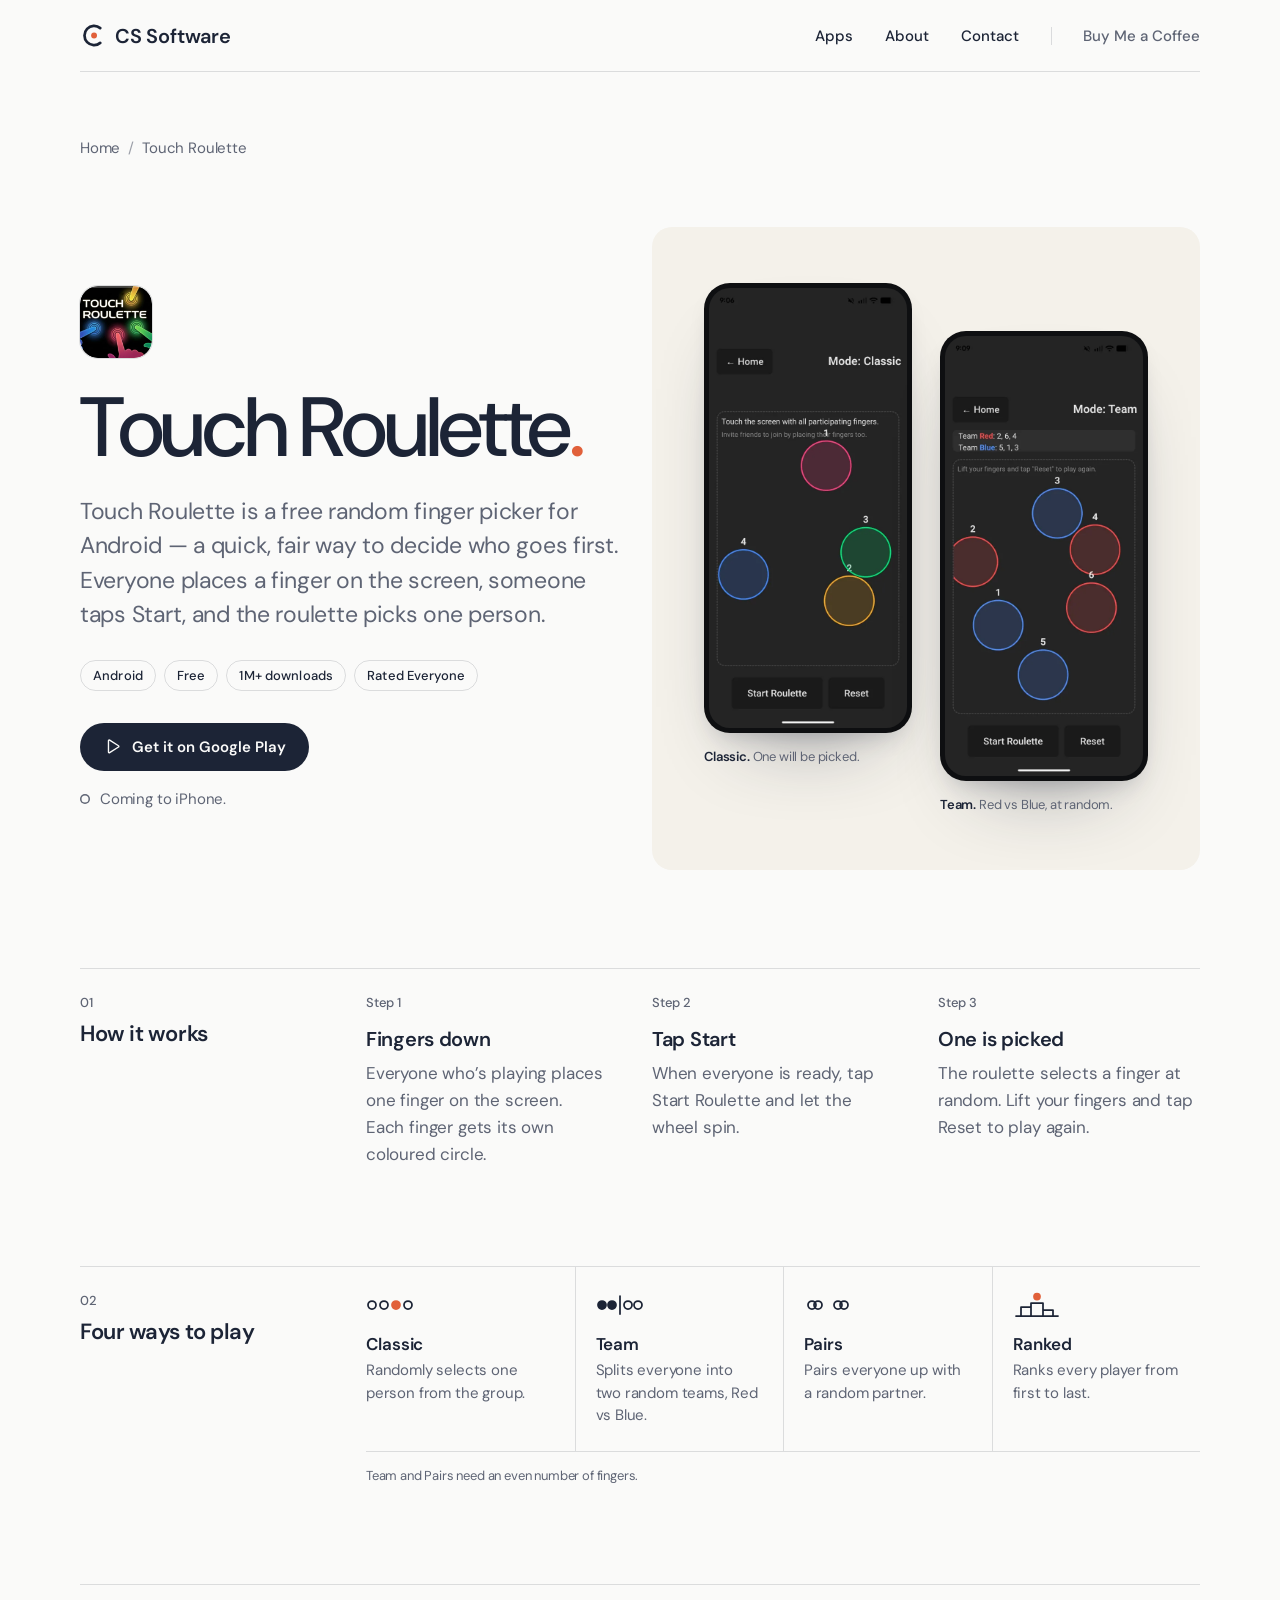
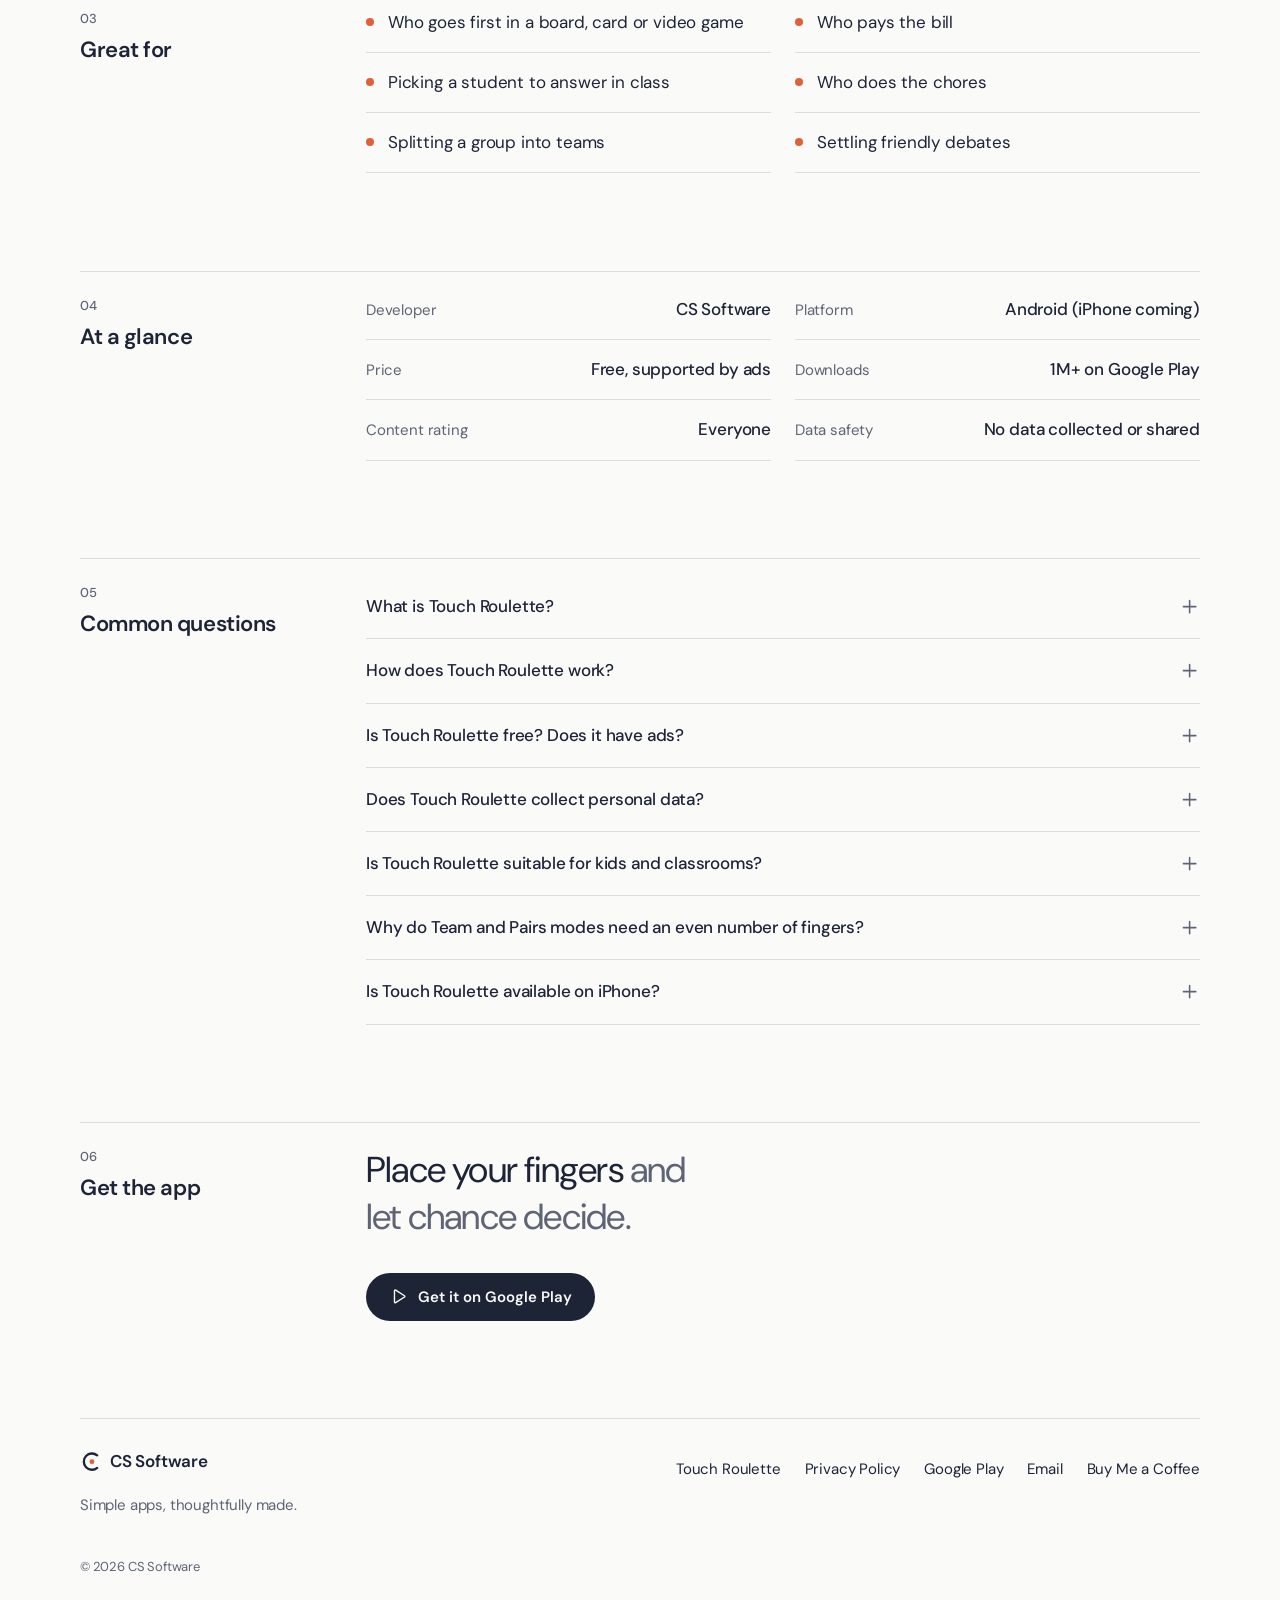
==== touch-roulette/index.html @ 798abb9e "CS Software 1.5" ====
<!doctype html>
<html lang="en">
	<head>
		<meta charset="utf-8" />
		<meta name="viewport" content="width=device-width, initial-scale=1" />
		<title>Touch Roulette — Random Finger Picker for Android</title>
		<meta
			name="description"
			content="A free random finger picker and decision maker for Android. Everyone puts a finger on the screen and Touch Roulette picks one. Four modes, free on Google Play."
		/>
		<meta name="author" content="CS Software" />
		<meta name="robots" content="index, follow, max-image-preview:large" />
		<link rel="canonical" href="https://cs-software-org.github.io/touch-roulette/" />
		<meta name="color-scheme" content="light dark" />
		<meta name="theme-color" content="#FAFAF9" media="(prefers-color-scheme: light)" />
		<meta name="theme-color" content="#111214" media="(prefers-color-scheme: dark)" />

		<!-- Open Graph -->
		<meta property="og:type" content="website" />
		<meta property="og:site_name" content="CS Software" />
		<meta property="og:url" content="https://cs-software-org.github.io/touch-roulette/" />
		<meta property="og:title" content="Touch Roulette — Random Finger Picker for Android" />
		<meta
			property="og:description"
			content="A free random finger picker and decision maker for Android. Everyone puts a finger on the screen and Touch Roulette picks one. Four modes, free on Google Play."
		/>
		<meta property="og:image" content="https://cs-software-org.github.io/assets/og/touch-roulette.png" />
		<meta property="og:image:width" content="1200" />
		<meta property="og:image:height" content="630" />
		<meta property="og:image:alt" content="Touch Roulette — random finger picker for Android." />
		<meta property="og:locale" content="en_US" />
		<!-- Twitter Card -->
		<meta name="twitter:card" content="summary_large_image" />
		<meta name="twitter:title" content="Touch Roulette — Random Finger Picker for Android" />
		<meta
			name="twitter:description"
			content="A free random finger picker and decision maker for Android. Everyone puts a finger on the screen and Touch Roulette picks one. Four modes, free on Google Play."
		/>
		<meta name="twitter:image" content="https://cs-software-org.github.io/assets/og/touch-roulette.png" />

		<link rel="icon" href="/favicon.ico" sizes="32x32" />
		<link rel="icon" href="/favicon.svg" type="image/svg+xml" />
		<link rel="apple-touch-icon" href="/apple-touch-icon.png" />
		<link rel="manifest" href="/site.webmanifest" />

		<link rel="preconnect" href="https://fonts.googleapis.com" />
		<link rel="preconnect" href="https://fonts.gstatic.com" crossorigin />
		<link
			rel="stylesheet"
			href="https://fonts.googleapis.com/css2?family=DM+Sans:opsz,wght@9..40,400..700&display=swap"
		/>
		<link rel="stylesheet" href="/assets/site.css" />

		<script
			async
			src="https://pagead2.googlesyndication.com/pagead/js/adsbygoogle.js?client=ca-pub-9681394771171590"
			crossorigin="anonymous"
		></script>

		<!-- Google tag (gtag.js) -->
		<script
			async
			src="https://www.googletagmanager.com/gtag/js?id=G-Q80ZW6TWPV"
		></script>
		<script>
			window.dataLayer = window.dataLayer || [];
			function gtag() {
				dataLayer.push(arguments);
			}
			gtag("js", new Date());

			gtag("config", "G-Q80ZW6TWPV");
		</script>

		<script type="application/ld+json">
			{
				"@context": "https://schema.org",
				"@graph": [
					{
						"@type": "Organization",
						"@id": "https://cs-software-org.github.io/#organization",
						"name": "CS Software",
						"alternateName": "CS-Software",
						"url": "https://cs-software-org.github.io/",
						"logo": {
							"@type": "ImageObject",
							"url": "https://cs-software-org.github.io/assets/icons/icon-512.png",
							"width": 512,
							"height": 512
						},
						"email": "cssoftware3279@gmail.com",
						"description": "CS Software is an independent, one-person studio that makes simple, focused mobile apps.",
						"sameAs": [
							"https://play.google.com/store/apps/dev?id=5458143026124432912"
						]
					},
					{
						"@type": "WebSite",
						"@id": "https://cs-software-org.github.io/#website",
						"url": "https://cs-software-org.github.io/",
						"name": "CS Software",
						"publisher": { "@id": "https://cs-software-org.github.io/#organization" },
						"inLanguage": "en"
					},
					{
						"@type": "WebPage",
						"@id": "https://cs-software-org.github.io/touch-roulette/#webpage",
						"url": "https://cs-software-org.github.io/touch-roulette/",
						"name": "Touch Roulette — Random Finger Picker for Android",
						"description": "A free random finger picker and decision maker for Android. Everyone puts a finger on the screen and Touch Roulette picks one. Four modes, free on Google Play.",
						"isPartOf": { "@id": "https://cs-software-org.github.io/#website" },
						"about": { "@id": "https://cs-software-org.github.io/touch-roulette/#app" },
						"breadcrumb": { "@id": "https://cs-software-org.github.io/touch-roulette/#breadcrumb" },
						"primaryImageOfPage": "https://cs-software-org.github.io/assets/touch-roulette/classic.webp",
						"inLanguage": "en"
					},
					{
						"@type": "BreadcrumbList",
						"@id": "https://cs-software-org.github.io/touch-roulette/#breadcrumb",
						"itemListElement": [
							{
								"@type": "ListItem",
								"position": 1,
								"name": "Home",
								"item": "https://cs-software-org.github.io/"
							},
							{
								"@type": "ListItem",
								"position": 2,
								"name": "Touch Roulette",
								"item": "https://cs-software-org.github.io/touch-roulette/"
							}
						]
					},
					{
						"@type": "MobileApplication",
						"@id": "https://cs-software-org.github.io/touch-roulette/#app",
						"name": "Touch Roulette",
						"alternateName": "Touch Roulette Decision Maker",
						"url": "https://cs-software-org.github.io/touch-roulette/",
						"description": "Touch Roulette is a random group picker and decision maker for Android. Everyone places a finger on the screen, someone taps Start, and the roulette randomly selects one person. It has four modes: Classic, Team, Pairs and Ranked. Free to download; contains ads.",
						"operatingSystem": "Android",
						"applicationCategory": "UtilitiesApplication",
						"contentRating": "Everyone",
						"isAccessibleForFree": true,
						"offers": { "@type": "Offer", "price": "0", "priceCurrency": "USD" },
						"installUrl": "https://play.google.com/store/apps/details?id=com.gmail.cssoftware3279.Touch_Roulette",
						"sameAs": [
							"https://play.google.com/store/apps/details?id=com.gmail.cssoftware3279.Touch_Roulette"
						],
						"image": "https://cs-software-org.github.io/images/touch_roulette_app_icon.png",
						"screenshot": [
							"https://cs-software-org.github.io/assets/touch-roulette/classic.webp",
							"https://cs-software-org.github.io/assets/touch-roulette/team.webp"
						],
						"featureList": [
							"Classic mode: randomly selects one person from the group",
							"Team mode: splits everyone into two random teams, Red vs Blue",
							"Pairs mode: pairs everyone up at random",
							"Ranked mode: ranks all players from first to last",
							"Multiple players at once on one screen",
							"Dark mode"
						],
						"publisher": { "@id": "https://cs-software-org.github.io/#organization" },
						"author": { "@id": "https://cs-software-org.github.io/#organization" }
					},
					{
						"@type": "FAQPage",
						"@id": "https://cs-software-org.github.io/touch-roulette/#faq",
						"url": "https://cs-software-org.github.io/touch-roulette/",
						"isPartOf": { "@id": "https://cs-software-org.github.io/#website" },
						"mainEntity": [
							{
								"@type": "Question",
								"name": "What is Touch Roulette?",
								"acceptedAnswer": {
									"@type": "Answer",
									"text": "Touch Roulette is a free random finger picker and decision maker for Android, made by CS Software. Everyone places a finger on the screen and the app randomly picks one person. It has been downloaded more than a million times on Google Play."
								}
							},
							{
								"@type": "Question",
								"name": "How does Touch Roulette work?",
								"acceptedAnswer": {
									"@type": "Answer",
									"text": "Everyone who is playing places one finger on the screen. When everyone is ready, tap Start Roulette. The roulette spins and randomly selects one finger. Lift your fingers and tap Reset to play again."
								}
							},
							{
								"@type": "Question",
								"name": "Is Touch Roulette free? Does it have ads?",
								"acceptedAnswer": {
									"@type": "Answer",
									"text": "Touch Roulette is free to download on Google Play and contains ads. There is no subscription and nothing to sign up for."
								}
							},
							{
								"@type": "Question",
								"name": "Does Touch Roulette collect personal data?",
								"acceptedAnswer": {
									"@type": "Answer",
									"text": "No. Touch Roulette's Google Play Data safety section states that the app collects no data and shares no data with third parties."
								}
							},
							{
								"@type": "Question",
								"name": "Is Touch Roulette suitable for kids and classrooms?",
								"acceptedAnswer": {
									"@type": "Answer",
									"text": "Touch Roulette is rated Everyone on Google Play. It works well for picking a student to answer in class, taking turns at family game night, or deciding who does the chores."
								}
							},
							{
								"@type": "Question",
								"name": "Why do Team and Pairs modes need an even number of fingers?",
								"acceptedAnswer": {
									"@type": "Answer",
									"text": "So that everyone can be split evenly: Team mode makes two equal teams, and Pairs mode gives every player a partner."
								}
							},
							{
								"@type": "Question",
								"name": "Is Touch Roulette available on iPhone?",
								"acceptedAnswer": {
									"@type": "Answer",
									"text": "Not yet. Touch Roulette is available for Android on Google Play, and an iPhone version is in the works."
								}
							}
						]
					}
				]
			}
		</script>
	</head>
	<body>
		<a class="skip-link" href="#main">Skip to content</a>

		<!-- Icons: 24px grid, 1.75 stroke, round caps and joins -->
		<svg width="0" height="0" style="position: absolute" aria-hidden="true" focusable="false">
			<symbol id="i-play" viewBox="0 0 24 24">
				<path d="M7 4.9v14.2a1 1 0 0 0 1.52.85l11.3-7.1a1 1 0 0 0 0-1.7L8.52 4.05A1 1 0 0 0 7 4.9Z" />
			</symbol>
			<symbol id="i-plus" viewBox="0 0 24 24"><path d="M12 5v14M5 12h14" /></symbol>
		</svg>

		<header class="site-header">
			<div class="container">
				<div class="site-header__bar">
					<a class="lockup" href="/" aria-label="CS Software, home">
						<svg viewBox="0 0 64 64" aria-hidden="true" focusable="false">
							<path
								class="ring"
								d="M54 10.55A28 28 0 1 0 54 53.45A3.5 3.5 0 0 0 49.5 48.09A21 21 0 1 1 49.5 15.91A3.5 3.5 0 0 0 54 10.55Z"
							/>
							<circle class="dot" cx="36" cy="32" r="7.5" />
						</svg>
						<span>CS Software</span>
					</a>
					<nav class="nav" aria-label="Main">
						<ul>
							<li><a href="/#apps">Apps</a></li>
							<li><a href="/#about">About</a></li>
							<li><a href="/#contact">Contact</a></li>
						</ul>
						<a class="nav__support" href="https://buymeacoffee.com/carlossantana" rel="noopener">Buy Me a Coffee</a>
					</nav>
				</div>
			</div>
		</header>

		<main id="main">
			<section class="page-hero" aria-labelledby="app-title">
				<div class="container">
					<nav class="crumbs" aria-label="Breadcrumb">
						<ol>
							<li><a href="/">Home</a></li>
							<li><span aria-current="page">Touch Roulette</span></li>
						</ol>
					</nav>

					<div class="app-hero">
						<div class="app-hero__text">
							<img
								class="app-icon"
								src="/assets/touch-roulette/icon.webp"
								width="256"
								height="256"
								alt="Touch Roulette app icon"
							/>
							<h1 id="app-title">Touch Roulette<span class="stop">.</span></h1>
							<p class="lede">
								Touch Roulette is a free random finger picker for Android&nbsp;— a quick, fair way to decide
								who goes first. Everyone places a finger on the screen, someone taps Start, and the roulette
								picks one person.
							</p>
							<ul class="chips">
								<li>Android</li>
								<li>Free</li>
								<li>1M+ downloads</li>
								<li>Rated Everyone</li>
							</ul>
							<div class="actions">
								<a
									class="btn btn--primary"
									href="https://play.google.com/store/apps/details?id=com.gmail.cssoftware3279.Touch_Roulette"
									rel="noopener"
								>
									<svg class="icon" aria-hidden="true"><use href="#i-play" /></svg>
									Get it on Google Play
								</a>
							</div>
							<p class="soon">
								<span class="touch-dot touch-dot--ring" aria-hidden="true"></span>Coming to iPhone.
							</p>
						</div>

						<div class="app-hero__figure">
							<div class="plate duo">
								<figure>
									<div class="device device--sm">
										<img
											src="/assets/touch-roulette/classic.webp"
											width="540"
											height="1200"
											fetchpriority="high"
											alt="Classic mode: four coloured circles, one under each player’s finger, waiting for the roulette to start."
										/>
									</div>
									<figcaption><b>Classic.</b> One will be picked.</figcaption>
								</figure>
								<figure>
									<div class="device device--sm">
										<img
											src="/assets/touch-roulette/team.webp"
											width="540"
											height="1200"
											alt="Team mode: six fingers split into Team Red (players 2, 6 and 4) and Team Blue (players 5, 1 and 3)."
										/>
									</div>
									<figcaption><b>Team.</b> Red vs Blue, at random.</figcaption>
								</figure>
							</div>
						</div>
					</div>
				</div>
			</section>

			<section class="section" id="how-it-works" aria-labelledby="how-title">
				<div class="container">
					<div class="section__grid">
						<div class="rail">
							<span class="rail__num" aria-hidden="true">01</span>
							<h2 class="rail__title" id="how-title">How it works</h2>
						</div>
						<div class="section__body">
							<ol class="steps">
								<li>
									<h3>Fingers down</h3>
									<p>Everyone who’s playing places one finger on the screen. Each finger gets its own coloured circle.</p>
								</li>
								<li>
									<h3>Tap Start</h3>
									<p>When everyone is ready, tap Start Roulette and let the wheel spin.</p>
								</li>
								<li>
									<h3>One is picked</h3>
									<p>The roulette selects a finger at random. Lift your fingers and tap Reset to play again.</p>
								</li>
							</ol>
						</div>
					</div>
				</div>
			</section>

			<section class="section" id="modes" aria-labelledby="modes-title">
				<div class="container">
					<div class="section__grid">
						<div class="rail">
							<span class="rail__num" aria-hidden="true">02</span>
							<h2 class="rail__title" id="modes-title">Four ways to play</h2>
						</div>
						<div class="section__body">
							<ul class="modes modes--wide">
								<li class="mode">
									<svg viewBox="0 0 48 28" aria-hidden="true">
										<circle cx="6" cy="14" r="4" /><circle cx="18" cy="14" r="4" />
										<circle class="pick" cx="30" cy="14" r="4" /><circle cx="42" cy="14" r="4" />
									</svg>
									<h3>Classic</h3>
									<p>Randomly selects one person from the group.</p>
								</li>
								<li class="mode">
									<svg viewBox="0 0 48 28" aria-hidden="true">
										<circle class="fill" cx="6" cy="14" r="4" /><circle class="fill" cx="16" cy="14" r="4" />
										<path d="M24 5v18" />
										<circle cx="32" cy="14" r="4" /><circle cx="42" cy="14" r="4" />
									</svg>
									<h3>Team</h3>
									<p>Splits everyone into two random teams, Red vs Blue.</p>
								</li>
								<li class="mode">
									<svg viewBox="0 0 48 28" aria-hidden="true">
										<circle cx="8" cy="14" r="4" /><circle cx="14" cy="14" r="4" />
										<circle cx="34" cy="14" r="4" /><circle cx="40" cy="14" r="4" />
									</svg>
									<h3>Pairs</h3>
									<p>Pairs everyone up with a random partner.</p>
								</li>
								<li class="mode">
									<svg viewBox="0 0 48 28" aria-hidden="true">
										<path d="M3 25h42" /><path d="M8 25v-9h10v9M18 25V12h12v13M30 25v-6h10v6" />
										<circle class="pick" cx="24" cy="5.5" r="3" />
									</svg>
									<h3>Ranked</h3>
									<p>Ranks every player from first to last.</p>
								</li>
							</ul>
							<p class="footnote">Team and Pairs need an even number of fingers.</p>
						</div>
					</div>
				</div>
			</section>

			<section class="section" id="uses" aria-labelledby="uses-title">
				<div class="container">
					<div class="section__grid">
						<div class="rail">
							<span class="rail__num" aria-hidden="true">03</span>
							<h2 class="rail__title" id="uses-title">Great for</h2>
						</div>
						<div class="section__body">
							<ul class="uses">
								<li><span class="touch-dot" aria-hidden="true"></span>Who goes first in a board, card or video game</li>
								<li><span class="touch-dot" aria-hidden="true"></span>Who pays the bill</li>
								<li><span class="touch-dot" aria-hidden="true"></span>Picking a student to answer in class</li>
								<li><span class="touch-dot" aria-hidden="true"></span>Who does the chores</li>
								<li><span class="touch-dot" aria-hidden="true"></span>Splitting a group into teams</li>
								<li><span class="touch-dot" aria-hidden="true"></span>Settling friendly debates</li>
							</ul>
						</div>
					</div>
				</div>
			</section>

			<section class="section" id="details" aria-labelledby="details-title">
				<div class="container">
					<div class="section__grid">
						<div class="rail">
							<span class="rail__num" aria-hidden="true">04</span>
							<h2 class="rail__title" id="details-title">At a glance</h2>
						</div>
						<div class="section__body">
							<dl class="specs">
								<div><dt>Developer</dt><dd>CS Software</dd></div>
								<div><dt>Platform</dt><dd>Android (iPhone coming)</dd></div>
								<div><dt>Price</dt><dd>Free, supported by ads</dd></div>
								<div><dt>Downloads</dt><dd>1M+ on Google Play</dd></div>
								<div><dt>Content rating</dt><dd>Everyone</dd></div>
								<div><dt>Data safety</dt><dd>No data collected or shared</dd></div>
							</dl>
						</div>
					</div>
				</div>
			</section>

			<section class="section" id="faq" aria-labelledby="faq-title">
				<div class="container">
					<div class="section__grid">
						<div class="rail">
							<span class="rail__num" aria-hidden="true">05</span>
							<h2 class="rail__title" id="faq-title">Common questions</h2>
						</div>
						<div class="section__body">
							<div class="faq">
								<details>
									<summary>
										What is Touch Roulette?
										<svg class="icon" aria-hidden="true"><use href="#i-plus" /></svg>
									</summary>
									<p>
										Touch Roulette is a free random finger picker and decision maker for Android, made by
										<a href="/">CS Software</a>. Everyone places a finger on the screen and the app randomly
										picks one person. It has been downloaded more than a million times on Google Play.
									</p>
								</details>
								<details>
									<summary>
										How does Touch Roulette work?
										<svg class="icon" aria-hidden="true"><use href="#i-plus" /></svg>
									</summary>
									<p>
										Everyone who is playing places one finger on the screen. When everyone is ready, tap Start
										Roulette. The roulette spins and randomly selects one finger. Lift your fingers and tap Reset
										to play again.
									</p>
								</details>
								<details>
									<summary>
										Is Touch Roulette free? Does it have ads?
										<svg class="icon" aria-hidden="true"><use href="#i-plus" /></svg>
									</summary>
									<p>
										Touch Roulette is free to download on Google Play and contains ads. There is no subscription
										and nothing to sign up for.
									</p>
								</details>
								<details>
									<summary>
										Does Touch Roulette collect personal data?
										<svg class="icon" aria-hidden="true"><use href="#i-plus" /></svg>
									</summary>
									<p>
										No. Touch Roulette’s Google Play Data safety section states that the app collects no data
										and shares no data with third parties. See our <a href="/privacy.html">Privacy Policy</a>.
									</p>
								</details>
								<details>
									<summary>
										Is Touch Roulette suitable for kids and classrooms?
										<svg class="icon" aria-hidden="true"><use href="#i-plus" /></svg>
									</summary>
									<p>
										Touch Roulette is rated Everyone on Google Play. It works well for picking a student to
										answer in class, taking turns at family game night, or deciding who does the chores.
									</p>
								</details>
								<details>
									<summary>
										Why do Team and Pairs modes need an even number of fingers?
										<svg class="icon" aria-hidden="true"><use href="#i-plus" /></svg>
									</summary>
									<p>
										So that everyone can be split evenly: Team mode makes two equal teams, and Pairs mode gives
										every player a partner.
									</p>
								</details>
								<details>
									<summary>
										Is Touch Roulette available on iPhone?
										<svg class="icon" aria-hidden="true"><use href="#i-plus" /></svg>
									</summary>
									<p>
										Not yet. Touch Roulette is available for Android on Google Play, and an iPhone version is in
										the works.
									</p>
								</details>
							</div>
						</div>
					</div>
				</div>
			</section>

			<section class="section closing" aria-labelledby="closing-title">
				<div class="container">
					<div class="section__grid">
						<div class="rail">
							<span class="rail__num" aria-hidden="true">06</span>
							<h2 class="rail__title" id="closing-title">Get the app</h2>
						</div>
						<div class="section__body">
							<p class="statement">
								Place your fingers
								<span class="statement__quiet">and let chance decide.</span>
							</p>
							<div class="actions">
								<a
									class="btn btn--primary"
									href="https://play.google.com/store/apps/details?id=com.gmail.cssoftware3279.Touch_Roulette"
									rel="noopener"
								>
									<svg class="icon" aria-hidden="true"><use href="#i-play" /></svg>
									Get it on Google Play
								</a>
							</div>
						</div>
					</div>
				</div>
			</section>
		</main>

		<footer class="site-footer">
			<div class="container">
				<div class="site-footer__grid">
					<div>
						<a class="lockup" href="/" aria-label="CS Software, home">
							<svg viewBox="0 0 64 64" aria-hidden="true" focusable="false">
								<path
									class="ring"
									d="M54 10.55A28 28 0 1 0 54 53.45A3.5 3.5 0 0 0 49.5 48.09A21 21 0 1 1 49.5 15.91A3.5 3.5 0 0 0 54 10.55Z"
								/>
								<circle class="dot" cx="36" cy="32" r="7.5" />
							</svg>
							<span>CS Software</span>
						</a>
						<p class="site-footer__tagline">Simple apps, thoughtfully made.</p>
					</div>
					<nav aria-label="Footer">
						<ul>
							<li><a href="/touch-roulette/" aria-current="page">Touch Roulette</a></li>
							<li><a href="/privacy.html">Privacy Policy</a></li>
							<li>
								<a href="https://play.google.com/store/apps/dev?id=5458143026124432912" rel="noopener">Google Play</a>
							</li>
							<li><a href="mailto:cssoftware3279@gmail.com">Email</a></li>
							<li><a href="https://buymeacoffee.com/carlossantana" rel="noopener">Buy Me a Coffee</a></li>
						</ul>
					</nav>
					<p class="site-footer__copy">© 2026 CS Software</p>
				</div>
			</div>
		</footer>
	</body>
</html>
---- assets/site.css ----
/* ==========================================================================
   CS Software — site styles
   1. Tokens  2. Base  3. Layout  4. Components  5. Header & footer
   6. Home  7. App page  8. Documents  9. Utilities
   Brand: Ink #1C2436 · Touch #E1603A (the only colour) · Bone #F4F1EA
          Paper #FAFAF9 · Night #111214 · DM Sans
   ========================================================================== */

/* 1. Tokens --------------------------------------------------------------- */
:root {
	color-scheme: light;

	--ink: #1c2436;
	--ink-muted: #5e6474;
	--accent: #e1603a;
	--accent-text: #be4824;
	--bone: #f4f1ea;
	--bone-muted: #a29f98;
	--paper: #fafaf9;
	--night: #111214;
	--night-surface: #1a1b1f;

	--bg: var(--paper);
	--surface: var(--bone);
	--text: var(--ink);
	--text-muted: var(--ink-muted);
	--link: var(--accent-text);
	--rule: rgb(28 36 54 / 0.14);
	--rule-strong: var(--ink);
	--btn-bg: var(--ink);
	--btn-fg: var(--paper);
	--btn-bg-hover: #2b3550;
	--device: #0e0f11;
	--device-edge: transparent;
	--shadow-device:
		0 40px 80px -40px rgb(28 36 54 / 0.45),
		0 12px 24px -12px rgb(28 36 54 / 0.25);

	--font: "DM Sans", system-ui, -apple-system, "Segoe UI", sans-serif;
	--fs-xs: 0.8125rem;
	--fs-sm: 0.9375rem;
	--fs-base: 1.0625rem;
	--fs-md: clamp(1.125rem, 1.05rem + 0.3vw, 1.25rem);
	--fs-rail: 1.375rem;
	--fs-lede: clamp(1.1875rem, 1.05rem + 0.6vw, 1.4375rem);
	--fs-statement: clamp(1.5rem, 1.1rem + 1.5vw, 2.25rem);
	--fs-display: clamp(2.25rem, 1.4rem + 3.2vw, 3.75rem);
	--fs-title: clamp(2.75rem, 1.4rem + 5vw, 5.25rem);
	--fs-hero: clamp(2.5rem, 0.75rem + 7.6vw, 7.5rem);

	--gutter: clamp(1.25rem, 5vw, 3rem);
	--max: 76rem;
	--col-gap: clamp(1rem, 2vw, 1.5rem);
	--space-section: clamp(3.5rem, 2.5rem + 4.5vw, 7rem);
	--measure: 34rem;
	--radius: 0.75rem;
	--radius-lg: 1.25rem;
}

@media (prefers-color-scheme: dark) {
	:root {
		color-scheme: dark;

		--bg: var(--night);
		--surface: var(--night-surface);
		--text: var(--bone);
		--text-muted: var(--bone-muted);
		--link: var(--accent);
		--rule: rgb(244 241 234 / 0.14);
		--rule-strong: var(--bone);
		--btn-bg: var(--bone);
		--btn-fg: var(--night);
		--btn-bg-hover: #ffffff;
		--device: #000000;
		--device-edge: rgb(244 241 234 / 0.14);
		--shadow-device: 0 40px 80px -40px rgb(0 0 0 / 0.8);
	}
}

/* 2. Base ----------------------------------------------------------------- */
*,
*::before,
*::after {
	box-sizing: border-box;
}
html {
	-webkit-text-size-adjust: 100%;
	text-size-adjust: 100%;
}
@media (prefers-reduced-motion: no-preference) {
	html {
		scroll-behavior: smooth;
	}
}
body {
	margin: 0;
	background: var(--bg);
	color: var(--text);
	font-family: var(--font);
	font-size: var(--fs-base);
	line-height: 1.6;
	letter-spacing: -0.01em;
	font-optical-sizing: auto;
	-webkit-font-smoothing: antialiased;
	text-rendering: optimizeLegibility;
}
h1,
h2,
h3,
h4,
p,
ul,
ol,
dl,
dd,
figure {
	margin: 0;
}
h2,
h3,
h4 {
	text-wrap: balance;
}
p,
li,
dd,
figcaption,
summary {
	text-wrap: pretty;
}
img,
svg {
	display: block;
	max-width: 100%;
}
img {
	height: auto;
}
/* Embedded third-party documents (ads, chat) are light. Matching their colour
   scheme stops browsers painting an opaque backdrop behind them in dark mode. */
iframe {
	color-scheme: light;
}
a {
	color: var(--link);
	text-decoration-thickness: 1px;
	text-underline-offset: 0.2em;
}
a:hover {
	text-decoration-thickness: 2px;
}
:where(a, button, summary):focus-visible {
	outline: 2px solid var(--accent);
	outline-offset: 3px;
	border-radius: 2px;
}
.btn:focus-visible {
	border-radius: 999px;
}
::selection {
	background: var(--accent);
	color: var(--night);
}
[id] {
	scroll-margin-top: 1rem;
}

.icon {
	width: 1.25em;
	height: 1.25em;
	flex: none;
	fill: none;
	stroke: currentColor;
	stroke-width: 1.75;
	stroke-linecap: round;
	stroke-linejoin: round;
}

/* 3. Layout --------------------------------------------------------------- */
.container {
	width: 100%;
	max-width: var(--max);
	margin-inline: auto;
	padding-inline: var(--gutter);
}

/* A section is a hairline, a rail (number + H2) and a body.
   The rail sits to the left on wide screens. */
.section {
	padding-top: var(--space-section);
}
.section__grid {
	display: grid;
	gap: 1.75rem var(--col-gap);
	border-top: 1px solid var(--rule);
	padding-top: 1.25rem;
}
.rail {
	display: flex;
	align-items: baseline;
	gap: 0.75rem;
}
.rail__num {
	font-size: var(--fs-xs);
	font-weight: 500;
	color: var(--text-muted);
	font-variant-numeric: tabular-nums;
	letter-spacing: 0.02em;
}
.rail__title {
	font-size: var(--fs-rail);
	font-weight: 600;
	line-height: 1.25;
	letter-spacing: -0.02em;
}
@media (min-width: 60em) {
	.section__grid {
		grid-template-columns: repeat(12, minmax(0, 1fr));
		padding-top: 1.5rem;
	}
	.rail {
		grid-column: 1 / 4;
		flex-direction: column;
		gap: 0.375rem;
		position: sticky;
		top: 1.5rem;
		align-self: start;
	}
	.section__body {
		grid-column: 4 / 13;
	}
}

/* 4. Components ----------------------------------------------------------- */
.skip-link {
	position: absolute;
	left: var(--gutter);
	top: -100px;
	z-index: 10;
	background: var(--btn-bg);
	color: var(--btn-fg);
	padding: 0.75rem 1rem;
	border-radius: var(--radius);
	font-weight: 600;
	text-decoration: none;
}
.skip-link:focus {
	top: 0.75rem;
}

.lockup {
	display: inline-flex;
	align-items: center;
	gap: 0.5em;
	line-height: 1;
	color: var(--text);
	text-decoration: none;
	font-weight: 600;
	letter-spacing: -0.01em;
	font-size: 1.125rem;
	white-space: nowrap;
	flex: none;
}
.lockup svg {
	width: 1.25em;
	height: 1.25em;
}
.lockup .ring {
	fill: currentColor;
}
.lockup .dot {
	fill: var(--accent);
}
@media (min-width: 25em) {
	.site-header .lockup {
		font-size: 1.25rem;
	}
}

.btn {
	display: inline-flex;
	align-items: center;
	justify-content: center;
	gap: 0.625rem;
	min-height: 3rem;
	padding: 0 1.375rem;
	border: 1px solid transparent;
	border-radius: 999px;
	font: inherit;
	font-size: var(--fs-sm);
	font-weight: 600;
	letter-spacing: 0;
	text-decoration: none;
	white-space: nowrap;
	cursor: pointer;
	transition:
		background-color 0.15s ease,
		box-shadow 0.15s ease;
}
.btn--primary {
	background: var(--btn-bg);
	color: var(--btn-fg);
}
.btn--primary:hover {
	background: var(--btn-bg-hover);
}

.text-link {
	display: inline-flex;
	align-items: center;
	gap: 0.5rem;
	color: var(--text);
	font-weight: 600;
	font-size: var(--fs-sm);
	letter-spacing: 0;
	text-decoration: none;
	padding-block: 0.75rem;
}
.text-link__label {
	text-decoration: underline;
	text-decoration-color: var(--rule);
	text-underline-offset: 0.3em;
	text-decoration-thickness: 1px;
}
.text-link:hover .text-link__label {
	text-decoration-color: currentColor;
}
.text-link .icon {
	transition: transform 0.2s ease;
}
.text-link:hover .icon {
	transform: translateX(3px);
}
.text-link--down:hover .icon {
	transform: translateY(3px);
}

.actions {
	display: flex;
	flex-wrap: wrap;
	align-items: center;
	gap: 0.5rem 1.75rem;
}

.eyebrow {
	display: inline-flex;
	align-items: center;
	gap: 0.625rem;
	font-size: var(--fs-sm);
	font-weight: 500;
	color: var(--text-muted);
	letter-spacing: 0;
}
.touch-dot {
	width: 0.5rem;
	height: 0.5rem;
	border-radius: 50%;
	background: var(--accent);
	flex: none;
}
.touch-dot--ring {
	background: none;
	box-shadow: inset 0 0 0 1.5px currentColor;
	width: 0.625rem;
	height: 0.625rem;
}

.chips {
	display: flex;
	flex-wrap: wrap;
	gap: 0.5rem;
	padding: 0;
	list-style: none;
}
.chips li {
	font-size: var(--fs-xs);
	font-weight: 500;
	letter-spacing: 0.01em;
	line-height: 1;
	padding: 0.5rem 0.75rem;
	border-radius: 999px;
	border: 1px solid var(--rule);
	color: var(--text);
}

.meta {
	display: flex;
	flex-wrap: wrap;
	align-items: center;
	gap: 0.25rem 0.625rem;
	font-size: var(--fs-sm);
	color: var(--text-muted);
}
.meta__sep {
	width: 3px;
	height: 3px;
	border-radius: 50%;
	background: currentColor;
}

.soon {
	display: inline-flex;
	align-items: center;
	gap: 0.625rem;
	font-size: var(--fs-sm);
	color: var(--text-muted);
}

.subhead {
	font-size: var(--fs-xs);
	font-weight: 600;
	letter-spacing: 0.08em;
	text-transform: uppercase;
	color: var(--text-muted);
}

.prose {
	max-width: var(--measure);
	color: var(--text-muted);
}

.statement {
	font-size: var(--fs-statement);
	line-height: 1.3;
	font-weight: 400;
	letter-spacing: -0.022em;
	max-width: 21em;
	text-wrap: balance;
}
.statement__quiet {
	color: var(--text-muted);
}

.app-icon {
	width: 3.5rem;
	height: 3.5rem;
	border-radius: 0.875rem;
	box-shadow: 0 0 0 1px var(--rule);
}

/* Phone: a device frame around a screenshot, on a Bone plate. */
.plate {
	background: var(--surface);
	border-radius: var(--radius-lg);
	padding: clamp(2rem, 1rem + 4vw, 3.5rem) clamp(1.5rem, 1rem + 3vw, 3rem);
	display: grid;
	place-items: center;
	overflow: hidden;
}
.device {
	width: min(100%, 14rem);
	padding: 0.5rem;
	border-radius: 2.5rem;
	background: var(--device);
	box-shadow:
		0 0 0 1px var(--device-edge),
		var(--shadow-device);
}
.device img {
	border-radius: 2rem;
	width: 100%;
	aspect-ratio: 9 / 20;
	object-fit: cover;
	background: #242424;
}
.device--sm {
	padding: 0.3125rem;
	border-radius: 1.625rem;
}
.device--sm img {
	border-radius: 1.3125rem;
}
figcaption {
	margin-top: 0.875rem;
	font-size: var(--fs-xs);
	color: var(--text-muted);
	line-height: 1.5;
}
figcaption b {
	color: var(--text);
	font-weight: 600;
}

/* Modes: glyph, name, description. Persimmon marks the person picked. */
.modes {
	display: grid;
	grid-template-columns: repeat(2, minmax(0, 1fr));
	padding: 0;
	list-style: none;
	border-top: 1px solid var(--rule);
}
.mode {
	padding: 1.25rem 1rem 1.25rem 0;
	border-bottom: 1px solid var(--rule);
}
.mode:nth-child(even) {
	padding-left: 1.25rem;
	padding-right: 0;
	border-left: 1px solid var(--rule);
}
.mode svg {
	width: 3rem;
	height: 1.75rem;
	color: var(--text);
	fill: none;
	stroke: currentColor;
	stroke-width: 1.75;
	stroke-linecap: round;
	stroke-linejoin: round;
}
.mode svg .fill {
	fill: currentColor;
}
.mode svg .pick {
	fill: var(--accent);
	stroke: var(--accent);
}
.mode h3,
.mode h4 {
	margin-top: 0.875rem;
	font-size: var(--fs-base);
	font-weight: 600;
	letter-spacing: -0.005em;
	line-height: 1.4;
}
.mode p {
	margin-top: 0.125rem;
	font-size: var(--fs-sm);
	color: var(--text-muted);
	line-height: 1.5;
}
.footnote {
	margin-top: 0.875rem;
	font-size: var(--fs-xs);
	color: var(--text-muted);
}

/* FAQ */
.faq {
	border-top: 1px solid var(--rule);
}
@media (min-width: 60em) {
	.faq {
		border-top: 0;
		margin-top: -0.5rem;
	}
}
.faq details {
	border-bottom: 1px solid var(--rule);
}
.faq summary {
	display: flex;
	justify-content: space-between;
	align-items: center;
	gap: 1rem;
	padding-block: 1.125rem;
	cursor: pointer;
	list-style: none;
	font-weight: 500;
	font-size: var(--fs-base);
	letter-spacing: -0.01em;
}
.faq summary::-webkit-details-marker {
	display: none;
}
.faq summary .icon {
	color: var(--text-muted);
	transition: transform 0.2s ease;
}
.faq details[open] summary .icon {
	transform: rotate(45deg);
}
.faq details p {
	padding-bottom: 1.25rem;
	color: var(--text-muted);
	max-width: 38rem;
	font-size: var(--fs-sm);
	line-height: 1.65;
}

/* Breadcrumbs */
.crumbs ol {
	display: flex;
	flex-wrap: wrap;
	gap: 0.5rem;
	padding: 0;
	list-style: none;
	font-size: var(--fs-sm);
	color: var(--text-muted);
}
.crumbs li + li::before {
	content: "/";
	margin-right: 0.5rem;
	opacity: 0.6;
}
.crumbs a {
	color: var(--text-muted);
	text-decoration: none;
}
.crumbs a:hover {
	color: var(--text);
	text-decoration: underline;
}

/* Contact */
.contact__email {
	display: inline-block;
	margin-top: 2rem;
	font-size: clamp(1.25rem, 0.9rem + 1.8vw, 2.25rem);
	font-weight: 500;
	letter-spacing: -0.02em;
	line-height: 1.3;
	color: var(--text);
	text-decoration: underline;
	text-decoration-color: var(--accent);
	text-decoration-thickness: 2px;
	text-underline-offset: 0.25em;
	overflow-wrap: anywhere;
}
.contact__email:hover {
	text-decoration-thickness: 3px;
}
.support {
	margin-top: 2rem;
	color: var(--text-muted);
	font-size: var(--fs-sm);
	max-width: var(--measure);
}

/* 5. Header & footer ------------------------------------------------------ */
.site-header__bar {
	display: flex;
	align-items: center;
	justify-content: space-between;
	gap: 1rem;
	min-height: 4.5rem;
	border-bottom: 1px solid var(--rule);
}
@media (max-width: 22.4375em) {
	.site-header__bar {
		flex-wrap: wrap;
		column-gap: 1rem;
		row-gap: 0;
		padding-block: 0.5rem;
	}
}
.nav {
	display: flex;
	align-items: center;
	gap: clamp(1rem, 3vw, 2rem);
}
.nav ul {
	display: flex;
	gap: clamp(0.875rem, 3vw, 2rem);
	list-style: none;
	margin: 0;
	padding: 0;
}
.nav a {
	color: var(--text);
	text-decoration: none;
	font-size: var(--fs-sm);
	font-weight: 500;
	letter-spacing: 0;
	padding-block: 0.75rem;
}
.nav a:hover {
	text-decoration: underline;
	text-underline-offset: 0.35em;
	text-decoration-thickness: 1px;
}
.nav a.nav__support {
	display: none;
	position: relative;
	color: var(--text-muted);
	padding-left: clamp(1rem, 3vw, 2rem);
}
.nav__support::before {
	content: "";
	position: absolute;
	left: 0;
	top: 50%;
	height: 1.125rem;
	margin-top: -0.5625rem;
	border-left: 1px solid var(--rule);
}
@media (min-width: 48em) {
	.nav a.nav__support {
		display: inline-block;
	}
}

.site-footer {
	margin-top: var(--space-section);
	padding-bottom: 3rem;
}
/* The homepage chat bubble and tooltip are fixed to the bottom corner. */
body:has(#dh-webchat-bubble-iframe) .site-footer {
	padding-bottom: 20rem;
}
.site-footer__grid {
	border-top: 1px solid var(--rule);
	padding-top: 2rem;
	display: grid;
	gap: 1.5rem;
}
@media (min-width: 45em) {
	.site-footer__grid {
		grid-template-columns: 1fr auto;
		align-items: start;
	}
}
.site-footer .lockup {
	font-size: 1.0625rem;
}
.site-footer__tagline {
	margin-top: 0.75rem;
	font-size: var(--fs-sm);
	color: var(--text-muted);
}
.site-footer ul {
	display: flex;
	flex-wrap: wrap;
	gap: 0.25rem 1.5rem;
	list-style: none;
	padding: 0;
	margin: 0;
}
.site-footer ul a {
	color: var(--text);
	text-decoration: none;
	font-size: var(--fs-sm);
	display: inline-block;
	padding-block: 0.375rem;
}
.site-footer ul a:hover {
	text-decoration: underline;
	text-underline-offset: 0.3em;
}
.site-footer__copy {
	grid-column: 1 / -1;
	margin-top: 1rem;
	font-size: var(--fs-xs);
	color: var(--text-muted);
}

/* 6. Home ----------------------------------------------------------------- */
.hero {
	padding-top: clamp(4rem, 2rem + 8vw, 9.5rem);
}
.hero h1 {
	margin-top: clamp(1.25rem, 1rem + 1vw, 2rem);
	font-size: var(--fs-hero);
	font-weight: 500;
	line-height: 0.98;
	letter-spacing: -0.04em;
	max-width: 14ch;
	text-wrap: balance;
}
.stop {
	color: var(--accent);
}
.hero .lede {
	margin-top: clamp(1.75rem, 1.25rem + 1.5vw, 2.75rem);
	max-width: var(--measure);
	font-size: var(--fs-lede);
	line-height: 1.5;
	color: var(--text-muted);
	letter-spacing: -0.012em;
}
.hero .actions {
	margin-top: 2.25rem;
}
.hero .meta {
	margin-top: 1.25rem;
}

/* App feature: intro, figure, detail. The figure sits between them on small
   screens and to the right (sticky) on wide ones. */
.feature {
	display: grid;
	gap: 2.5rem var(--col-gap);
}
@media (min-width: 48em) {
	.feature {
		grid-template-columns: repeat(9, minmax(0, 1fr));
		grid-template-rows: auto 1fr;
		row-gap: 0;
	}
	.feature__intro,
	.feature__detail {
		grid-column: 1 / 6;
	}
	.feature__intro {
		grid-row: 1;
	}
	.feature__detail {
		grid-row: 2;
		padding-top: 3rem;
	}
	.feature__figure {
		grid-column: 6 / 10;
		grid-row: 1 / 3;
		position: sticky;
		top: 1.5rem;
		align-self: start;
	}
}
@media (min-width: 72em) {
	.feature__figure .device {
		width: min(100%, 17.5rem);
	}
}
.feature__head {
	display: flex;
	align-items: center;
	gap: 0.875rem;
}
.feature__kicker {
	font-size: var(--fs-sm);
	color: var(--text-muted);
	font-weight: 500;
	letter-spacing: 0;
	line-height: 1.35;
}
.feature__kicker strong {
	display: block;
	color: var(--text);
	font-weight: 600;
}
.feature h3 {
	margin-top: 1.75rem;
	font-size: var(--fs-display);
	font-weight: 500;
	line-height: 1.02;
	letter-spacing: -0.035em;
}
.feature .dek {
	margin-top: 1rem;
	font-size: var(--fs-md);
	line-height: 1.45;
	letter-spacing: -0.012em;
	max-width: 30rem;
}
.feature .chips {
	margin-top: 1.5rem;
}
.feature .prose {
	margin-top: 1.5rem;
	max-width: 32rem;
}
.feature .actions {
	margin-top: 2rem;
}
.feature .soon {
	margin-top: 1rem;
}
.feature__detail .modes {
	margin-top: 1rem;
}

.principles {
	display: grid;
	gap: 2rem var(--col-gap);
	margin-top: 1rem;
	padding: 0;
	list-style: none;
}
@media (min-width: 45em) {
	.principles {
		grid-template-columns: repeat(3, minmax(0, 1fr));
	}
}
.principles h3 {
	font-size: var(--fs-md);
	font-weight: 600;
	letter-spacing: -0.015em;
	line-height: 1.3;
}
.principles p {
	margin-top: 0.5rem;
	color: var(--text-muted);
	line-height: 1.6;
	max-width: 22rem;
}
.about .subhead {
	margin-top: clamp(3rem, 2rem + 3vw, 4.5rem);
}

/* 7. App page ------------------------------------------------------------- */
.page-hero {
	padding-top: clamp(2rem, 1rem + 4vw, 4rem);
}
.app-hero {
	display: grid;
	gap: 3rem var(--col-gap);
	margin-top: clamp(2rem, 1rem + 4vw, 4.5rem);
}
@media (min-width: 56em) {
	.app-hero {
		grid-template-columns: repeat(12, minmax(0, 1fr));
		align-items: center;
	}
	.app-hero__text {
		grid-column: 1 / 7;
	}
	.app-hero__figure {
		grid-column: 7 / 13;
	}
}
.app-hero .app-icon {
	width: 4.5rem;
	height: 4.5rem;
	border-radius: 1.125rem;
}
.app-hero h1 {
	margin-top: 1.75rem;
	font-size: var(--fs-title);
	font-weight: 500;
	line-height: 1;
	letter-spacing: -0.04em;
}
.app-hero .lede {
	margin-top: 1.5rem;
	max-width: var(--measure);
	font-size: var(--fs-lede);
	line-height: 1.5;
	color: var(--text-muted);
	letter-spacing: -0.012em;
}
.app-hero .chips {
	margin-top: 1.75rem;
}
.app-hero .actions {
	margin-top: 2rem;
}
.app-hero .soon {
	margin-top: 1rem;
}
.duo {
	display: flex;
	justify-content: center;
	align-items: flex-start;
	gap: clamp(0.75rem, 3vw, 1.75rem);
}
.duo figure {
	width: min(46%, 14rem);
}
.duo figure:last-child {
	margin-top: clamp(1.5rem, 4vw, 3rem);
}
.duo .device {
	width: 100%;
}

.steps {
	display: grid;
	gap: 1.75rem var(--col-gap);
	padding: 0;
	list-style: none;
	counter-reset: step;
}
@media (min-width: 45em) {
	.steps {
		grid-template-columns: repeat(3, minmax(0, 1fr));
	}
}
.steps li {
	counter-increment: step;
	border-top: 1px solid var(--rule);
	padding-top: 1rem;
}
.steps li::before {
	content: "Step " counter(step);
	display: block;
	font-size: var(--fs-xs);
	font-weight: 500;
	color: var(--text-muted);
	font-variant-numeric: tabular-nums;
}
.steps h3 {
	margin-top: 0.75rem;
	font-size: var(--fs-md);
	font-weight: 600;
	letter-spacing: -0.015em;
	line-height: 1.3;
}
.steps p {
	margin-top: 0.5rem;
	color: var(--text-muted);
	max-width: 22rem;
}

/* On wide screens the section hairline already sits above these lists,
   so they drop their own top rule and align with the rail. */
@media (min-width: 60em) {
	.section__body > .steps li {
		border-top: 0;
		padding-top: 0;
	}
	.section__body > .uses,
	.section__body > .specs {
		border-top: 0;
		margin-top: -1rem;
	}
	.section__body > .modes--wide {
		border-top: 0;
		margin-top: -1.5rem;
	}
	.modes--wide {
		grid-template-columns: repeat(4, minmax(0, 1fr));
	}
	.modes--wide .mode {
		padding: 1.5rem 1.25rem;
		border-left: 1px solid var(--rule);
	}
	.modes--wide .mode:first-child {
		padding-left: 0;
		border-left: 0;
	}
	.modes--wide .mode:last-child {
		padding-right: 0;
	}
}

.uses {
	display: grid;
	padding: 0;
	list-style: none;
	border-top: 1px solid var(--rule);
}
@media (min-width: 45em) {
	.uses {
		grid-template-columns: repeat(2, minmax(0, 1fr));
		column-gap: var(--col-gap);
	}
}
.uses li {
	display: flex;
	align-items: baseline;
	gap: 0.875rem;
	padding-block: 1rem;
	border-bottom: 1px solid var(--rule);
}
.uses .touch-dot {
	transform: translateY(-0.125rem);
}

.specs {
	display: grid;
	border-top: 1px solid var(--rule);
}
@media (min-width: 45em) {
	.specs {
		grid-template-columns: repeat(2, minmax(0, 1fr));
		column-gap: var(--col-gap);
	}
}
.specs div {
	display: flex;
	justify-content: space-between;
	align-items: baseline;
	gap: 1rem;
	padding-block: 1rem;
	border-bottom: 1px solid var(--rule);
}
.specs dt {
	font-size: var(--fs-sm);
	color: var(--text-muted);
}
.specs dd {
	font-weight: 500;
	text-align: right;
}

.closing .statement {
	max-width: 16em;
}
.closing .actions {
	margin-top: 2rem;
}

/* 8. Documents ------------------------------------------------------------ */
.doc-title {
	margin-top: clamp(2rem, 1rem + 4vw, 4.5rem);
	font-size: var(--fs-title);
	font-weight: 500;
	line-height: 1;
	letter-spacing: -0.04em;
}
.doc-updated {
	margin-top: 1.25rem;
	color: var(--text-muted);
	font-size: var(--fs-sm);
}
.doc {
	max-width: 40rem;
}
.doc h2 {
	margin-top: 2.75rem;
	font-size: var(--fs-rail);
	font-weight: 600;
	line-height: 1.25;
	letter-spacing: -0.02em;
}
.doc h2:first-child {
	margin-top: 0;
}
.doc p,
.doc ul {
	margin-top: 0.875rem;
	color: var(--text-muted);
}
.doc ul {
	padding-left: 1.25rem;
}
.doc li + li {
	margin-top: 0.5rem;
}
.doc strong {
	color: var(--text);
	font-weight: 600;
}

.not-found h1 {
	font-size: var(--fs-title);
	line-height: 1;
}

/* 9. Utilities ------------------------------------------------------------ */
.visually-hidden {
	position: absolute;
	width: 1px;
	height: 1px;
	padding: 0;
	margin: -1px;
	overflow: hidden;
	clip: rect(0 0 0 0);
	white-space: nowrap;
	border: 0;
}

@media (prefers-reduced-motion: reduce) {
	*,
	*::before,
	*::after {
		transition: none !important;
		animation: none !important;
	}
}
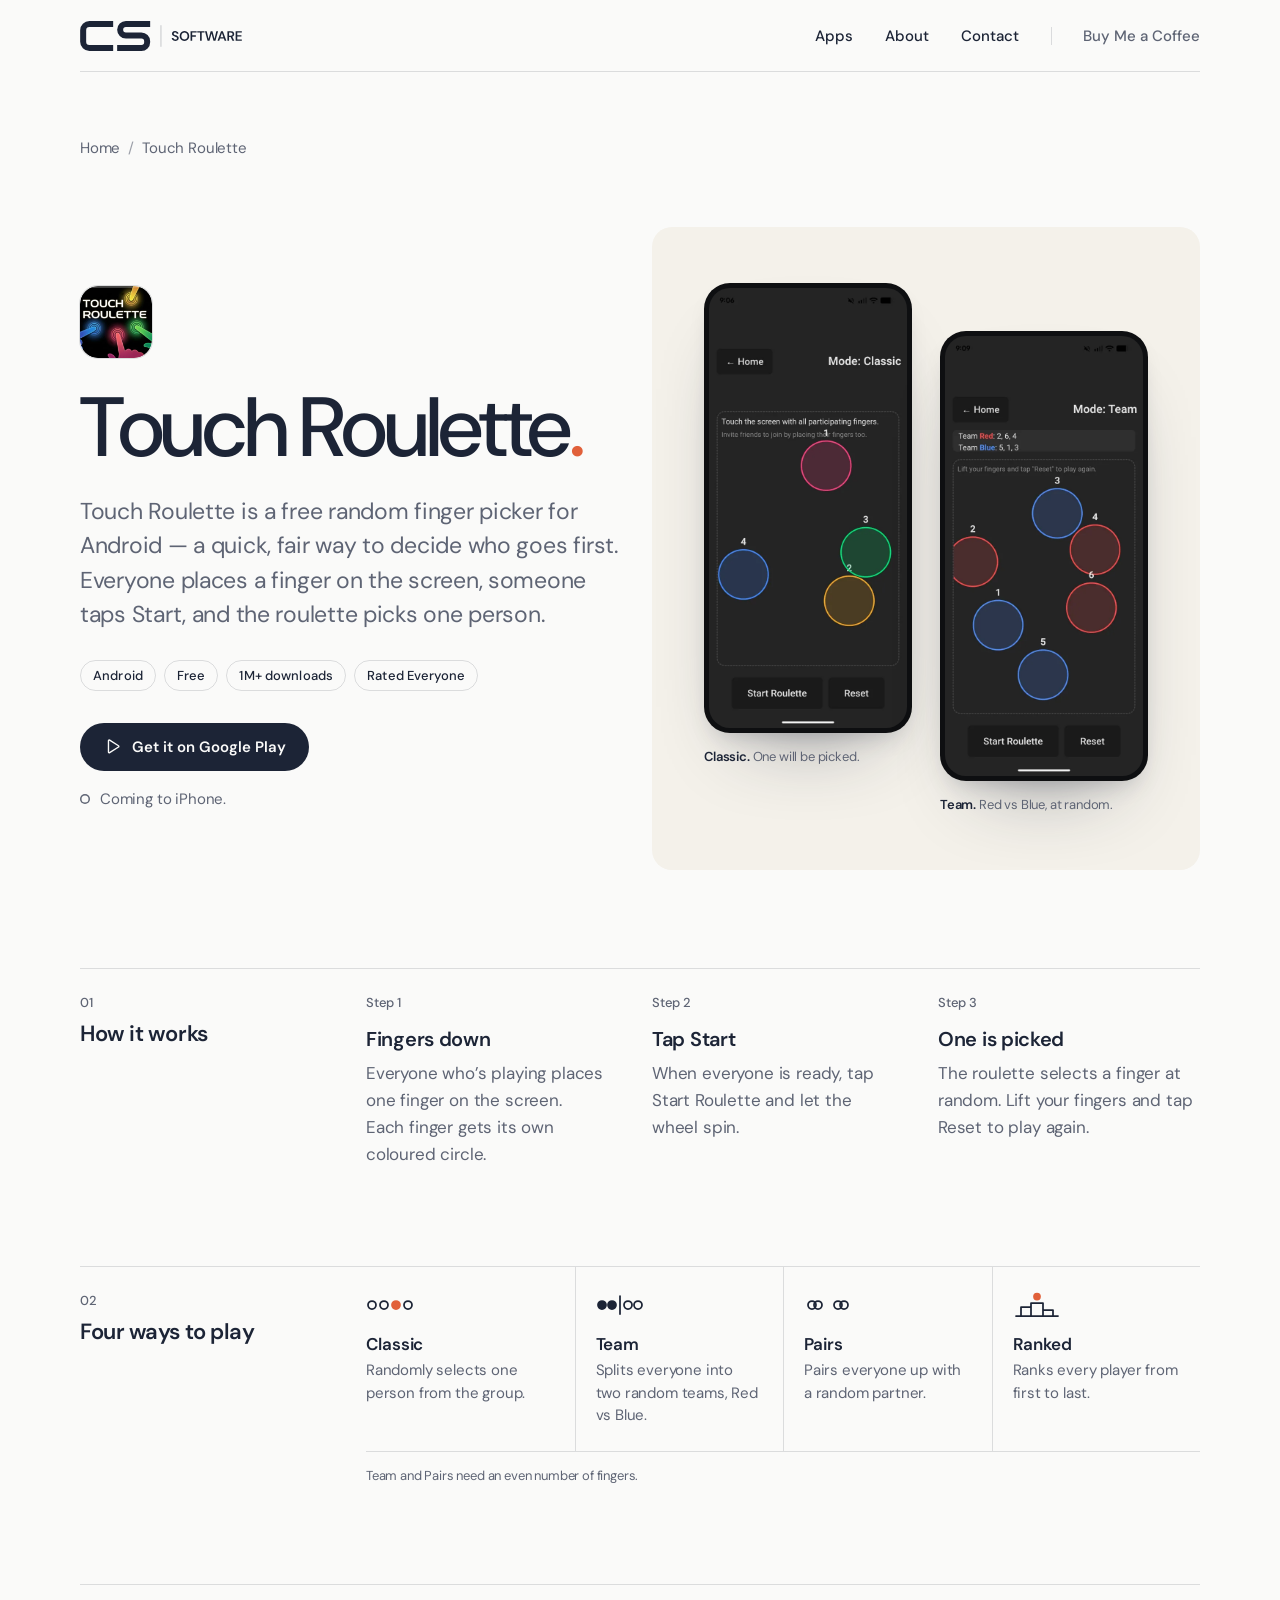
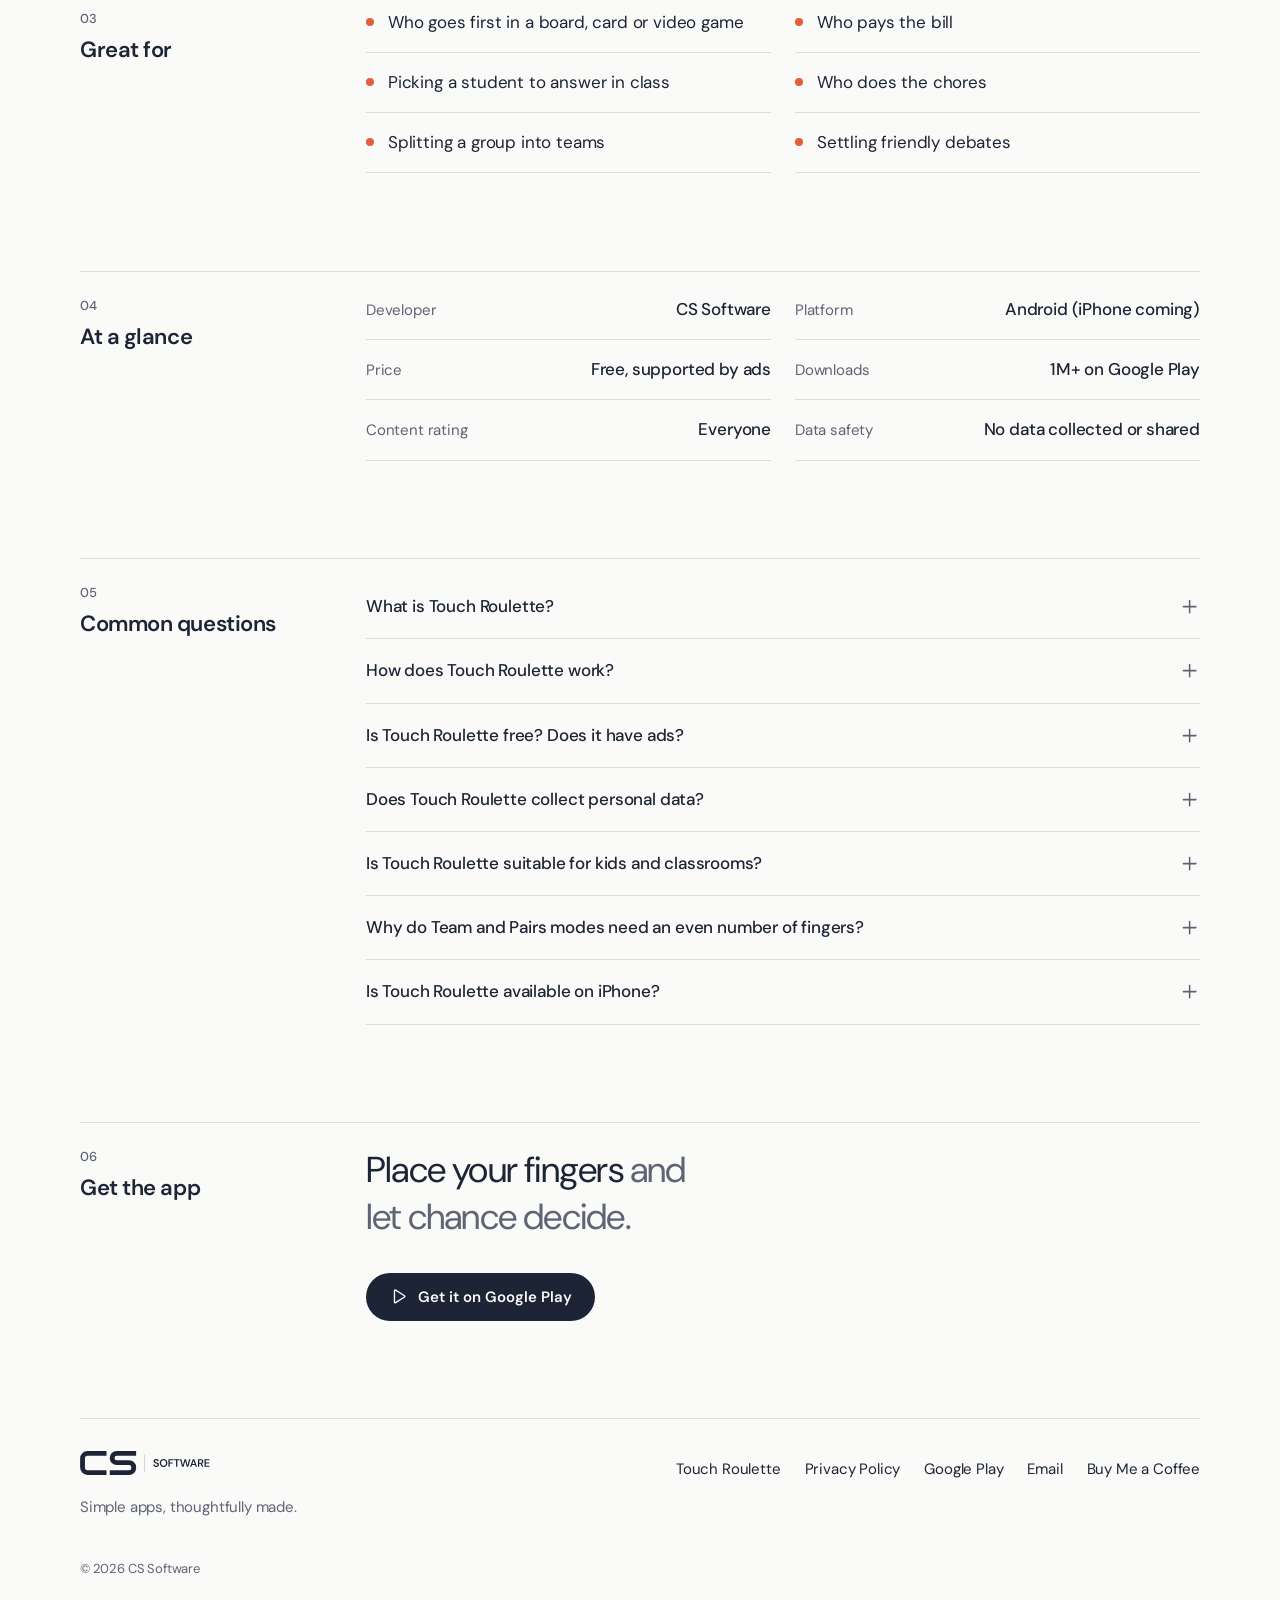
==== commit f94c7933: "updated logo" ====
--- a/touch-roulette/index.html
+++ b/touch-roulette/index.html
@@ -84,7 +84,7 @@
 						"url": "https://cs-software-org.github.io/",
 						"logo": {
 							"@type": "ImageObject",
-							"url": "https://cs-software-org.github.io/assets/icons/icon-512.png",
+							"url": "https://cs-software-org.github.io/brand/icons/app-icon-512.png",
 							"width": 512,
 							"height": 512
 						},
@@ -247,14 +247,7 @@
 			<div class="container">
 				<div class="site-header__bar">
 					<a class="lockup" href="/" aria-label="CS Software, home">
-						<svg viewBox="0 0 64 64" aria-hidden="true" focusable="false">
-							<path
-								class="ring"
-								d="M54 10.55A28 28 0 1 0 54 53.45A3.5 3.5 0 0 0 49.5 48.09A21 21 0 1 1 49.5 15.91A3.5 3.5 0 0 0 54 10.55Z"
-							/>
-							<circle class="dot" cx="36" cy="32" r="7.5" />
-						</svg>
-						<span>CS Software</span>
+						<svg class="logo" width="162" height="30" viewBox="0 0 323.36 60" aria-hidden="true" focusable="false"><path d="M66 0L18.5 0A18.5 18.5 0 0 0 0 18.5L0 41.5A18.5 18.5 0 0 0 18.5 60L66 60L66 48L18.5 48A6.5 6.5 0 0 1 12 41.5L12 18.5A6.5 6.5 0 0 1 18.5 12L66 12Z"/><path d="M140 0L91.52 0A17.52 17.52 0 0 0 74 17.52L74 17.52A17.52 17.52 0 0 0 91.52 35.04L122.48 35.04A5.52 5.52 0 0 1 128 40.56L128 42.48A5.52 5.52 0 0 1 122.48 48L74 48L74 60L122.48 60A17.52 17.52 0 0 0 140 42.48L140 40.56A17.52 17.52 0 0 0 122.48 23.04L91.52 23.04A5.52 5.52 0 0 1 86 17.52L86 17.52A5.52 5.52 0 0 1 91.52 12L140 12Z"/><rect class="logo__rule" x="160.85" y="8.4" width="1.5" height="43.2"/><path d="M190.36 39.93L190.36 39.93Q188.27 39.93 186.67 39.19Q185.07 38.45 184.15 37.08Q183.23 35.71 183.20 33.81L183.20 33.81L186.68 33.81Q186.71 34.77 187.15 35.53Q187.59 36.28 188.40 36.72Q189.21 37.16 190.36 37.16L190.36 37.16Q191.35 37.16 192.07 36.84Q192.80 36.53 193.20 35.94Q193.60 35.35 193.60 34.55L193.60 34.55Q193.60 33.65 193.16 33.04Q192.72 32.44 191.98 32.04Q191.24 31.65 190.28 31.33Q189.32 31.01 188.25 30.66L188.25 30.66Q186.00 29.89 184.85 28.70Q183.69 27.50 183.69 25.50L183.69 25.50Q183.69 23.83 184.49 22.62Q185.28 21.41 186.74 20.74Q188.19 20.07 190.06 20.07L190.06 20.07Q191.98 20.07 193.42 20.76Q194.86 21.44 195.69 22.66Q196.53 23.88 196.56 25.58L196.56 25.58L193.05 25.58Q193.02 24.87 192.66 24.25Q192.31 23.64 191.63 23.24Q190.96 22.84 190.00 22.84L190.00 22.84Q189.21 22.81 188.55 23.10Q187.89 23.39 187.52 23.92Q187.15 24.46 187.15 25.25L187.15 25.25Q187.15 26.02 187.51 26.53Q187.86 27.04 188.51 27.38Q189.15 27.72 190.03 28.03Q190.91 28.33 191.95 28.68L191.95 28.68Q193.38 29.15 194.54 29.82Q195.71 30.49 196.39 31.56Q197.08 32.63 197.08 34.33L197.08 34.33Q197.08 35.81 196.31 37.09Q195.54 38.37 194.06 39.15Q192.58 39.93 190.36 39.93ZM208.59 39.93L208.59 39.93Q205.76 39.93 203.62 38.68Q201.48 37.43 200.28 35.20Q199.07 32.96 199.07 30L199.07 30Q199.07 27.07 200.28 24.83Q201.48 22.59 203.62 21.33Q205.76 20.07 208.59 20.07L208.59 20.07Q211.44 20.07 213.59 21.33Q215.75 22.59 216.94 24.83Q218.13 27.07 218.13 30L218.13 30Q218.13 32.96 216.94 35.20Q215.75 37.43 213.59 38.68Q211.44 39.93 208.59 39.93ZM208.59 36.97L208.59 36.97Q210.45 36.97 211.85 36.13Q213.25 35.29 214.00 33.73Q214.76 32.17 214.76 30L214.76 30Q214.76 27.83 214.00 26.27Q213.25 24.71 211.85 23.87Q210.45 23.03 208.59 23.03L208.59 23.03Q206.72 23.03 205.34 23.87Q203.95 24.71 203.18 26.27Q202.42 27.83 202.42 30L202.42 30Q202.42 32.17 203.18 33.73Q203.95 35.29 205.34 36.13Q206.72 36.97 208.59 36.97ZM224.07 39.60L220.78 39.60L220.78 20.40L233.04 20.40L233.04 23.06L224.07 23.06L224.07 28.68L231.40 28.68L231.40 31.29L224.07 31.29L224.07 39.60ZM243.10 39.60L239.80 39.60L239.80 23.06L234.15 23.06L234.15 20.40L248.75 20.40L248.75 23.06L243.10 23.06L243.10 39.60ZM258.64 39.60L254.80 39.60L249.67 20.40L253.21 20.40L256.77 35.84L256.77 35.84L260.97 20.40L264.59 20.40L268.65 35.87L268.65 35.87L272.27 20.40L275.78 20.40L270.57 39.60L266.67 39.60L262.72 25.06L262.72 25.06L258.64 39.60ZM278.15 39.60L274.70 39.60L281.75 20.40L285.42 20.40L292.44 39.60L288.96 39.60L283.56 24.24L283.56 24.24L278.15 39.60ZM289.07 35.07L277.85 35.07L278.73 32.47L288.19 32.47L289.07 35.07ZM297.81 39.60L294.52 39.60L294.52 20.40L301.40 20.40Q303.71 20.40 305.19 21.18Q306.67 21.96 307.39 23.27Q308.12 24.57 308.12 26.21L308.12 26.21Q308.12 27.75 307.41 29.07Q306.70 30.38 305.19 31.18Q303.68 31.97 301.35 31.97L301.35 31.97L297.81 31.97L297.81 39.60ZM308.31 39.60L304.53 39.60L300.50 31.12L304.09 31.12L308.31 39.60ZM297.81 23.14L297.81 29.53L301.18 29.53Q303.02 29.53 303.88 28.64Q304.75 27.75 304.75 26.30L304.75 26.30Q304.75 24.87 303.90 24.01Q303.05 23.14 301.18 23.14L301.18 23.14L297.81 23.14ZM323.36 39.60L310.96 39.60L310.96 20.40L323.36 20.40L323.36 23.06L314.25 23.06L314.25 28.57L322.54 28.57L322.54 31.18L314.25 31.18L314.25 36.94L323.36 36.94L323.36 39.60Z"/></svg>
 					</a>
 					<nav class="nav" aria-label="Main">
 						<ul>
@@ -583,14 +576,7 @@
 				<div class="site-footer__grid">
 					<div>
 						<a class="lockup" href="/" aria-label="CS Software, home">
-							<svg viewBox="0 0 64 64" aria-hidden="true" focusable="false">
-								<path
-									class="ring"
-									d="M54 10.55A28 28 0 1 0 54 53.45A3.5 3.5 0 0 0 49.5 48.09A21 21 0 1 1 49.5 15.91A3.5 3.5 0 0 0 54 10.55Z"
-								/>
-								<circle class="dot" cx="36" cy="32" r="7.5" />
-							</svg>
-							<span>CS Software</span>
+							<svg class="logo" width="162" height="30" viewBox="0 0 323.36 60" aria-hidden="true" focusable="false"><path d="M66 0L18.5 0A18.5 18.5 0 0 0 0 18.5L0 41.5A18.5 18.5 0 0 0 18.5 60L66 60L66 48L18.5 48A6.5 6.5 0 0 1 12 41.5L12 18.5A6.5 6.5 0 0 1 18.5 12L66 12Z"/><path d="M140 0L91.52 0A17.52 17.52 0 0 0 74 17.52L74 17.52A17.52 17.52 0 0 0 91.52 35.04L122.48 35.04A5.52 5.52 0 0 1 128 40.56L128 42.48A5.52 5.52 0 0 1 122.48 48L74 48L74 60L122.48 60A17.52 17.52 0 0 0 140 42.48L140 40.56A17.52 17.52 0 0 0 122.48 23.04L91.52 23.04A5.52 5.52 0 0 1 86 17.52L86 17.52A5.52 5.52 0 0 1 91.52 12L140 12Z"/><rect class="logo__rule" x="160.85" y="8.4" width="1.5" height="43.2"/><path d="M190.36 39.93L190.36 39.93Q188.27 39.93 186.67 39.19Q185.07 38.45 184.15 37.08Q183.23 35.71 183.20 33.81L183.20 33.81L186.68 33.81Q186.71 34.77 187.15 35.53Q187.59 36.28 188.40 36.72Q189.21 37.16 190.36 37.16L190.36 37.16Q191.35 37.16 192.07 36.84Q192.80 36.53 193.20 35.94Q193.60 35.35 193.60 34.55L193.60 34.55Q193.60 33.65 193.16 33.04Q192.72 32.44 191.98 32.04Q191.24 31.65 190.28 31.33Q189.32 31.01 188.25 30.66L188.25 30.66Q186.00 29.89 184.85 28.70Q183.69 27.50 183.69 25.50L183.69 25.50Q183.69 23.83 184.49 22.62Q185.28 21.41 186.74 20.74Q188.19 20.07 190.06 20.07L190.06 20.07Q191.98 20.07 193.42 20.76Q194.86 21.44 195.69 22.66Q196.53 23.88 196.56 25.58L196.56 25.58L193.05 25.58Q193.02 24.87 192.66 24.25Q192.31 23.64 191.63 23.24Q190.96 22.84 190.00 22.84L190.00 22.84Q189.21 22.81 188.55 23.10Q187.89 23.39 187.52 23.92Q187.15 24.46 187.15 25.25L187.15 25.25Q187.15 26.02 187.51 26.53Q187.86 27.04 188.51 27.38Q189.15 27.72 190.03 28.03Q190.91 28.33 191.95 28.68L191.95 28.68Q193.38 29.15 194.54 29.82Q195.71 30.49 196.39 31.56Q197.08 32.63 197.08 34.33L197.08 34.33Q197.08 35.81 196.31 37.09Q195.54 38.37 194.06 39.15Q192.58 39.93 190.36 39.93ZM208.59 39.93L208.59 39.93Q205.76 39.93 203.62 38.68Q201.48 37.43 200.28 35.20Q199.07 32.96 199.07 30L199.07 30Q199.07 27.07 200.28 24.83Q201.48 22.59 203.62 21.33Q205.76 20.07 208.59 20.07L208.59 20.07Q211.44 20.07 213.59 21.33Q215.75 22.59 216.94 24.83Q218.13 27.07 218.13 30L218.13 30Q218.13 32.96 216.94 35.20Q215.75 37.43 213.59 38.68Q211.44 39.93 208.59 39.93ZM208.59 36.97L208.59 36.97Q210.45 36.97 211.85 36.13Q213.25 35.29 214.00 33.73Q214.76 32.17 214.76 30L214.76 30Q214.76 27.83 214.00 26.27Q213.25 24.71 211.85 23.87Q210.45 23.03 208.59 23.03L208.59 23.03Q206.72 23.03 205.34 23.87Q203.95 24.71 203.18 26.27Q202.42 27.83 202.42 30L202.42 30Q202.42 32.17 203.18 33.73Q203.95 35.29 205.34 36.13Q206.72 36.97 208.59 36.97ZM224.07 39.60L220.78 39.60L220.78 20.40L233.04 20.40L233.04 23.06L224.07 23.06L224.07 28.68L231.40 28.68L231.40 31.29L224.07 31.29L224.07 39.60ZM243.10 39.60L239.80 39.60L239.80 23.06L234.15 23.06L234.15 20.40L248.75 20.40L248.75 23.06L243.10 23.06L243.10 39.60ZM258.64 39.60L254.80 39.60L249.67 20.40L253.21 20.40L256.77 35.84L256.77 35.84L260.97 20.40L264.59 20.40L268.65 35.87L268.65 35.87L272.27 20.40L275.78 20.40L270.57 39.60L266.67 39.60L262.72 25.06L262.72 25.06L258.64 39.60ZM278.15 39.60L274.70 39.60L281.75 20.40L285.42 20.40L292.44 39.60L288.96 39.60L283.56 24.24L283.56 24.24L278.15 39.60ZM289.07 35.07L277.85 35.07L278.73 32.47L288.19 32.47L289.07 35.07ZM297.81 39.60L294.52 39.60L294.52 20.40L301.40 20.40Q303.71 20.40 305.19 21.18Q306.67 21.96 307.39 23.27Q308.12 24.57 308.12 26.21L308.12 26.21Q308.12 27.75 307.41 29.07Q306.70 30.38 305.19 31.18Q303.68 31.97 301.35 31.97L301.35 31.97L297.81 31.97L297.81 39.60ZM308.31 39.60L304.53 39.60L300.50 31.12L304.09 31.12L308.31 39.60ZM297.81 23.14L297.81 29.53L301.18 29.53Q303.02 29.53 303.88 28.64Q304.75 27.75 304.75 26.30L304.75 26.30Q304.75 24.87 303.90 24.01Q303.05 23.14 301.18 23.14L301.18 23.14L297.81 23.14ZM323.36 39.60L310.96 39.60L310.96 20.40L323.36 20.40L323.36 23.06L314.25 23.06L314.25 28.57L322.54 28.57L322.54 31.18L314.25 31.18L314.25 36.94L323.36 36.94L323.36 39.60Z"/></svg>
 						</a>
 						<p class="site-footer__tagline">Simple apps, thoughtfully made.</p>
 					</div>
--- a/assets/site.css
+++ b/assets/site.css
@@ -248,32 +248,23 @@
 	top: 0.75rem;
 }
 
+/* Logo: CS │ SOFTWARE as one inline SVG in the text colour. */
 .lockup {
 	display: inline-flex;
-	align-items: center;
-	gap: 0.5em;
-	line-height: 1;
 	color: var(--text);
-	text-decoration: none;
-	font-weight: 600;
-	letter-spacing: -0.01em;
-	font-size: 1.125rem;
-	white-space: nowrap;
 	flex: none;
 }
-.lockup svg {
-	width: 1.25em;
-	height: 1.25em;
-}
-.lockup .ring {
+.lockup .logo {
+	height: 1.625rem;
+	width: auto;
 	fill: currentColor;
 }
-.lockup .dot {
-	fill: var(--accent);
+.logo__rule {
+	fill-opacity: 0.3;
 }
 @media (min-width: 25em) {
-	.site-header .lockup {
-		font-size: 1.25rem;
+	.site-header .logo {
+		height: 1.875rem;
 	}
 }
 
@@ -710,8 +701,8 @@
 		align-items: start;
 	}
 }
-.site-footer .lockup {
-	font-size: 1.0625rem;
+.site-footer .logo {
+	height: 1.5rem;
 }
 .site-footer__tagline {
 	margin-top: 0.75rem;
